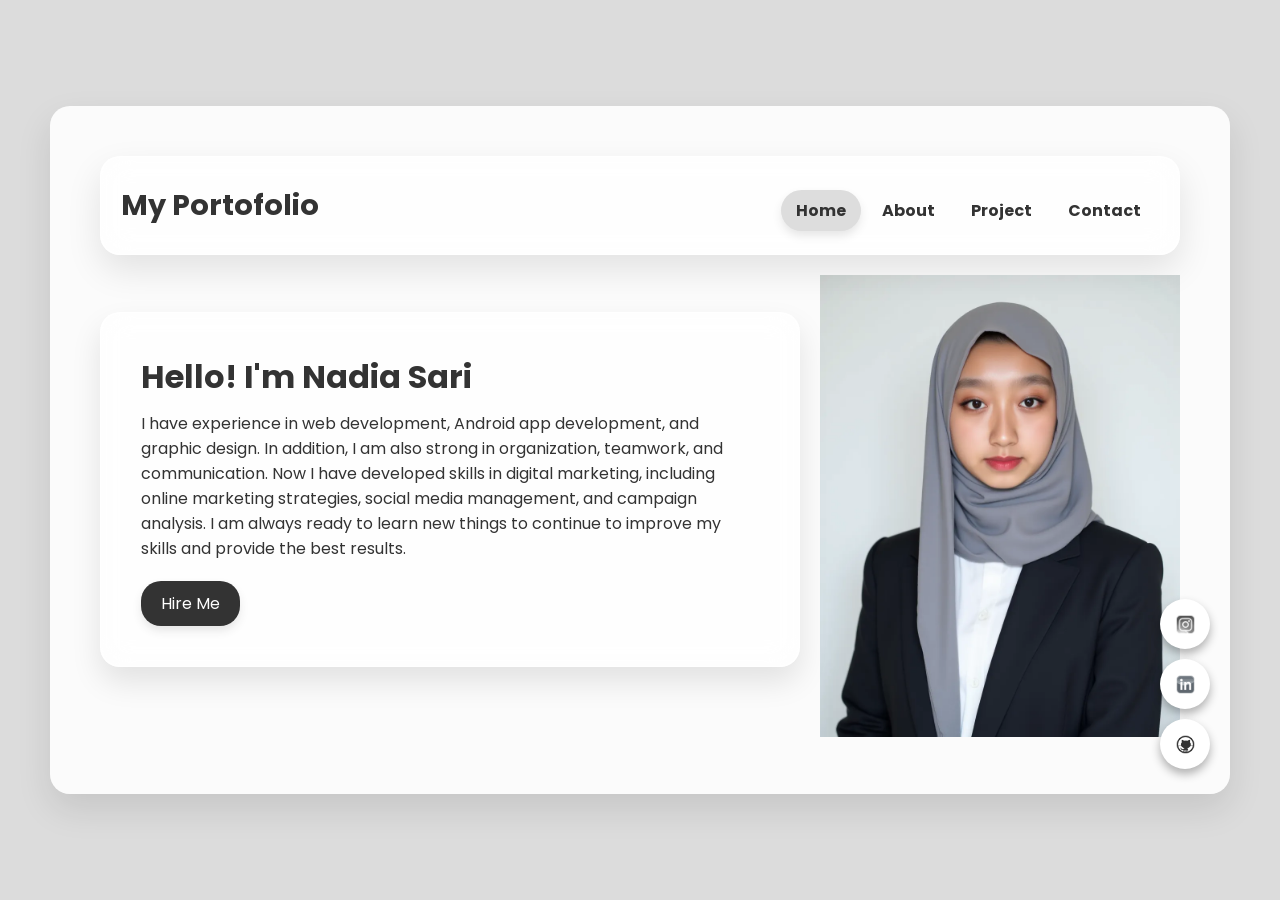
==== index.html @ b8960b63 "Update portfolio" ====
<!DOCTYPE html>
<html lang="en">
  <head>
    <meta charset="UTF-8" />
    <meta name="viewport" content="width=device-width, initial-scale=1.0" />
    <title>My Portfolio</title>
    <link rel="stylesheet" href="assets/css/style.css" />
    <link rel="stylesheet" href="https://unpkg.com/boxicons@latest/css/boxicons.min.css">
    <link href="assets/img/icon.png" rel="icon">
    <link href="assets/img/icon.png" rel="apple-touch-icon">
  </head>
  <body>
    <section>
      <div class="container" >
        <header>
          <a href="#" class="logo">My Portofolio</a>
          <ul>
            <li><a href="index.html" class="active">Home</a></li>
            <li><a href="about.html">About</a></li>
            <li><a href="project.html">Project</a></li>
            <li><a href="contact.html">Contact</a></li>
          </ul>
        </header>
        <div class="content">
          <h2>Hello! I'm Nadia Sari</h2>
          <p>I have experience in web development, Android app development, and graphic design. In addition, I am also strong in organization, teamwork, and communication. Now I have developed skills in digital marketing, including online marketing strategies, social media management, and campaign analysis. I am always ready to learn new things to continue to improve my skills and provide the best results.</p>
          <a href="contact.html">Hire Me</a>
        </div>
        <div class="imgBox">
          <img src="assets/img/Nadia.png" alt="" />
        </div>
        <ul class="icon">
          <li><a href="https://www.instagram.com/nadiaaaa_sari_/"><img src="assets/img/instagram.png" alt="Instagram"/></a></li>
          <li><a href="https://www.linkedin.com/in/nadia-sari-nanad/"><img src="assets/img/linkedin.png" alt="LinkedIn"/></a></li>
          <li><a href="https://github.com/nadiasarinanad"><img src="assets/img/github.png" alt="TikTok"/></a></li>
        </ul>
        <div class="notes"></div>
      </div>
    </section>
  </body>
</html>
---- assets/css/style.css ----
@import url("https://fonts.googleapis.com/css2?family=Poppins:wght@400;700&display=swap");

* {
    margin: 0;
    padding: 0;
    box-sizing: border-box;
    font-family: "Poppins", sans-serif;
}

section {
    display: flex;
    justify-content: center;
    align-items: center;
    min-height: 100vh;
    padding: 50px;
    background-color: #dcdcdc;
}

.container {
    position: relative;
    width: 100%;
    max-width: 1200px;
    min-height: calc(100vh - 280px);
    min-height: 300px;
    background: rgba(255, 255, 255, 0.9);
    box-shadow: 0 15px 35px rgba(0, 0, 0, 0.1);
    border-radius: 20px;
    display: flex;
    align-items: center;
    justify-content: space-between;
    padding: 50px;
    flex-wrap: wrap;
    flex-direction: row;
}

header {
    position: relative;
    padding: 20px;
    display: flex;
    justify-content: space-between;
    align-items: center;
    background: rgba(255, 255, 255, 0.8);
    box-shadow: 0 15px 35px rgba(0, 0, 0, 0.1);
    border-radius: 20px;
    backdrop-filter: blur(15px);
    border: 1px solid rgba(255, 255, 255, 0.25);
    border-top: 1px solid rgba(255, 255, 255, 0.5);
    border-left: 1px solid rgba(255, 255, 255, 0.5);
    width: 100%;
    z-index: 2;
}

header .logo {
    color: #333;
    font-weight: 700;
    text-decoration: none;
    font-size: 1.8em;
}

header ul {
    display: flex;
    flex-wrap: wrap;
    justify-content: center;
    margin-top: 10px;
}

header ul li {
    list-style: none;
    margin: 3px;
}

header ul li a {
    text-decoration: none;
    color: #333;
    font-weight: bold;
    padding: 8px 15px;
    border-radius: 25px;
    display: inline-block;
}

header ul li a:hover,
header ul li a.active {
    background-color: #ddd;
    box-shadow: 0 5px 10px rgba(0, 0, 0, 0.1);
}

.content {
    max-width: 700px;
    width: 100%;
    box-shadow: 0 15px 30px rgba(0, 0, 0, 0.1);
    border-radius: 20px;
    backdrop-filter: blur(15px);
    border: 1px solid rgba(255, 255, 255, 0.25);
    border-top: 1px solid rgba(255, 255, 255, 0.5);
    border-left: 1px solid rgba(255, 255, 255, 0.5);
    padding: 40px;
    margin-bottom: 20px;
    background-color: rgba(255, 255, 255, 0.8);
    z-index: 1;
}

.content h2 {
    padding-bottom: 10px;
    font-size: 2em;
    color: #333;
}

.content p {
    font-size: 1em;
    color: #333;
}

.content a {
    display: inline-block;
    padding: 10px 20px;
    background-color: #333;
    color: #fff;
    margin-top: 20px;
    border-radius: 20px;
    text-decoration: none;
    font-size: 1em;
    box-shadow: 0 5px 10px rgba(0, 0, 0, 0.1);
}

.content a:hover {
    background-color: #666;
}

.imgBox {
    flex: 1;
    margin-left: 20px;
    margin-top: 20px;
}

.imgBox img {
    width: 100%;
    max-width: 500px;
    animation: animate 5s linear infinite;
}

.icon {
    position: absolute;
    right: 20px;
    bottom: 20px;
    display: flex;
    justify-content: center;
    flex-direction: column;
}

.icon li {
    list-style: none;
}

.icon li a {
    text-decoration: none;
    width: 50px;
    height: 50px;
    background-color: #fff;
    display: flex;
    justify-content: center;
    align-items: center;
    border-radius: 50%;
    margin: 5px 0;
    box-shadow: 0 5px 10px rgba(0, 0, 0, 0.3);
}

.icon li a img {
    width: 25px;
    transform: scale(0.7);
    transition: 0.55s;
}

.icon li:hover a img {
    transform: scale(0.7) rotate(300deg);
}

@media screen and (max-width: 768px) {
    header .logo {
        font-size: 1.5em;
    }
}

@media screen and (max-width: 600px) {
    .container {
        flex-direction: column-reverse;
    }
    header ul {
        width: 100%;
        justify-content: center;
    }
    .content {
        padding-left: 20px;
        padding-right: 20px;
        margin-top: 0;
    }
    .imgBox {
        margin-left: 20px;
        margin-top: 20px;
        order: 0;
    }
    .icon {
        flex-direction: row;
        right: 0;
        bottom: auto;
        top: 20px;
    }
    .icon li a {
        width: 40px;
        height: 40px;
    }
    .icon li a img {
        width: 20px;
    }
}
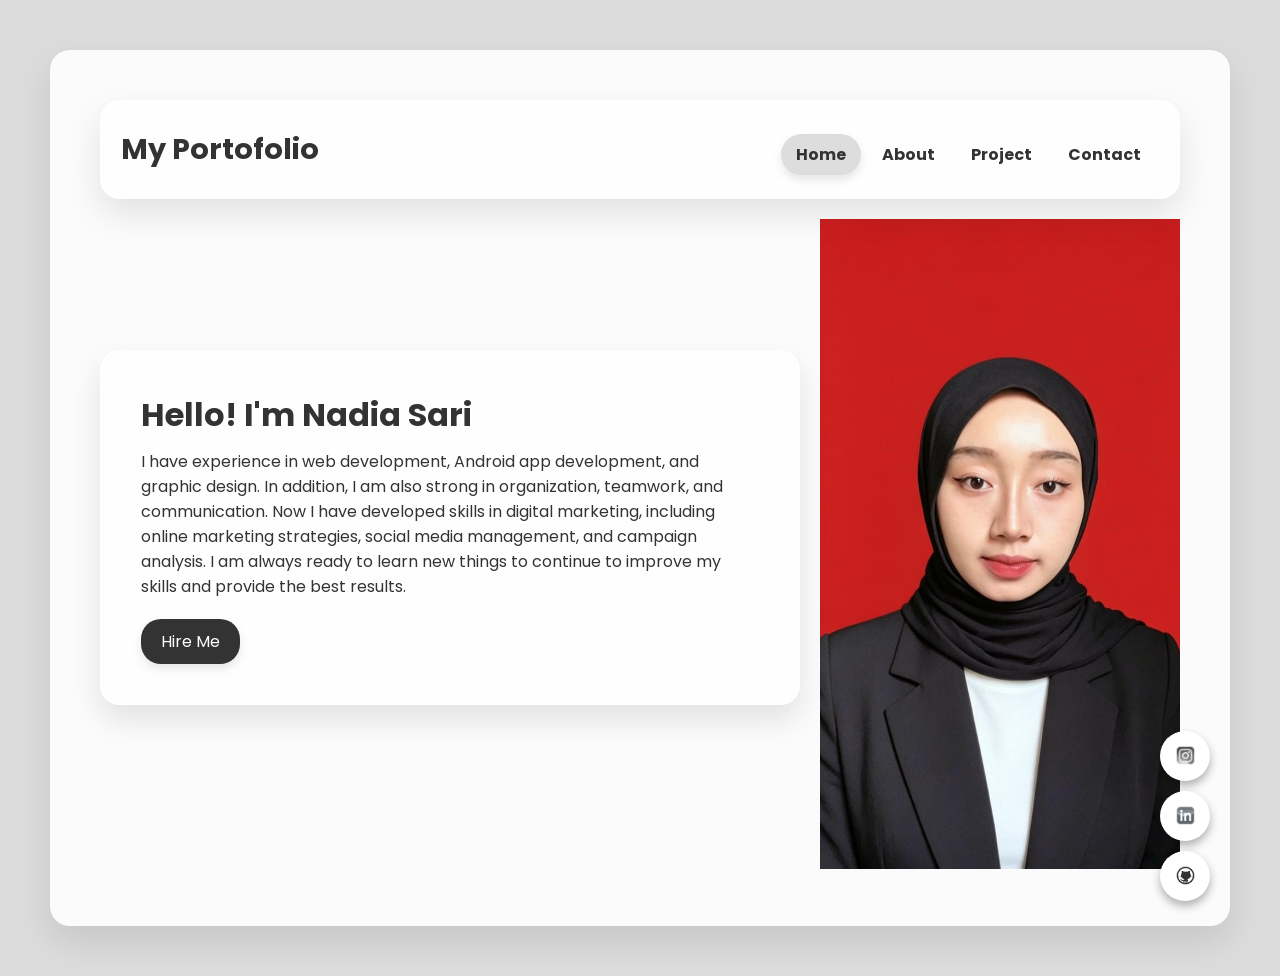
==== commit 23bb8fd4: "Add files via upload" ====
--- a/index.html
+++ b/index.html
@@ -1,41 +1,41 @@
-<!DOCTYPE html>
-<html lang="en">
-  <head>
-    <meta charset="UTF-8" />
-    <meta name="viewport" content="width=device-width, initial-scale=1.0" />
-    <title>My Portfolio</title>
-    <link rel="stylesheet" href="assets/css/style.css" />
-    <link rel="stylesheet" href="https://unpkg.com/boxicons@latest/css/boxicons.min.css">
-    <link href="assets/img/icon.png" rel="icon">
-    <link href="assets/img/icon.png" rel="apple-touch-icon">
-  </head>
-  <body>
-    <section>
-      <div class="container" >
-        <header>
-          <a href="#" class="logo">My Portofolio</a>
-          <ul>
-            <li><a href="index.html" class="active">Home</a></li>
-            <li><a href="about.html">About</a></li>
-            <li><a href="project.html">Project</a></li>
-            <li><a href="contact.html">Contact</a></li>
-          </ul>
-        </header>
-        <div class="content">
-          <h2>Hello! I'm Nadia Sari</h2>
-          <p>I have experience in web development, Android app development, and graphic design. In addition, I am also strong in organization, teamwork, and communication. Now I have developed skills in digital marketing, including online marketing strategies, social media management, and campaign analysis. I am always ready to learn new things to continue to improve my skills and provide the best results.</p>
-          <a href="contact.html">Hire Me</a>
-        </div>
-        <div class="imgBox">
-          <img src="assets/img/Nadia.png" alt="" />
-        </div>
-        <ul class="icon">
-          <li><a href="https://www.instagram.com/nadiaaaa_sari_/"><img src="assets/img/instagram.png" alt="Instagram"/></a></li>
-          <li><a href="https://www.linkedin.com/in/nadia-sari-nanad/"><img src="assets/img/linkedin.png" alt="LinkedIn"/></a></li>
-          <li><a href="https://github.com/nadiasarinanad"><img src="assets/img/github.png" alt="TikTok"/></a></li>
-        </ul>
-        <div class="notes"></div>
-      </div>
-    </section>
-  </body>
-</html>
+<!DOCTYPE html>
+<html lang="en">
+  <head>
+    <meta charset="UTF-8" />
+    <meta name="viewport" content="width=device-width, initial-scale=1.0" />
+    <title>My Portfolio</title>
+    <link rel="stylesheet" href="assets/css/style.css" />
+    <link rel="stylesheet" href="https://unpkg.com/boxicons@latest/css/boxicons.min.css">
+    <link href="assets/img/icon.png" rel="icon">
+    <link href="assets/img/icon.png" rel="apple-touch-icon">
+  </head>
+  <body>
+    <section>
+      <div class="container" >
+        <header>
+          <a href="#" class="logo">My Portofolio</a>
+          <ul>
+            <li><a href="index.html" class="active">Home</a></li>
+            <li><a href="about.html">About</a></li>
+            <li><a href="project.html">Project</a></li>
+            <li><a href="contact.html">Contact</a></li>
+          </ul>
+        </header>
+        <div class="content">
+          <h2>Hello! I'm Nadia Sari</h2>
+          <p>I have experience in web development, Android app development, and graphic design. In addition, I am also strong in organization, teamwork, and communication. Now I have developed skills in digital marketing, including online marketing strategies, social media management, and campaign analysis. I am always ready to learn new things to continue to improve my skills and provide the best results.</p>
+          <a href="contact.html">Hire Me</a>
+        </div>
+        <div class="imgBox">
+          <img src="assets/img/P.jpeg" alt="" />
+        </div>
+        <ul class="icon">
+          <li><a href="https://www.instagram.com/nadiaaaa_sari_/"><img src="assets/img/instagram.png" alt="Instagram"/></a></li>
+          <li><a href="https://www.linkedin.com/in/nadia-sari-nanad/"><img src="assets/img/linkedin.png" alt="LinkedIn"/></a></li>
+          <li><a href="https://github.com/nadiasarinanad"><img src="assets/img/github.png" alt="TikTok"/></a></li>
+        </ul>
+        <div class="notes"></div>
+      </div>
+    </section>
+  </body>
+</html>
